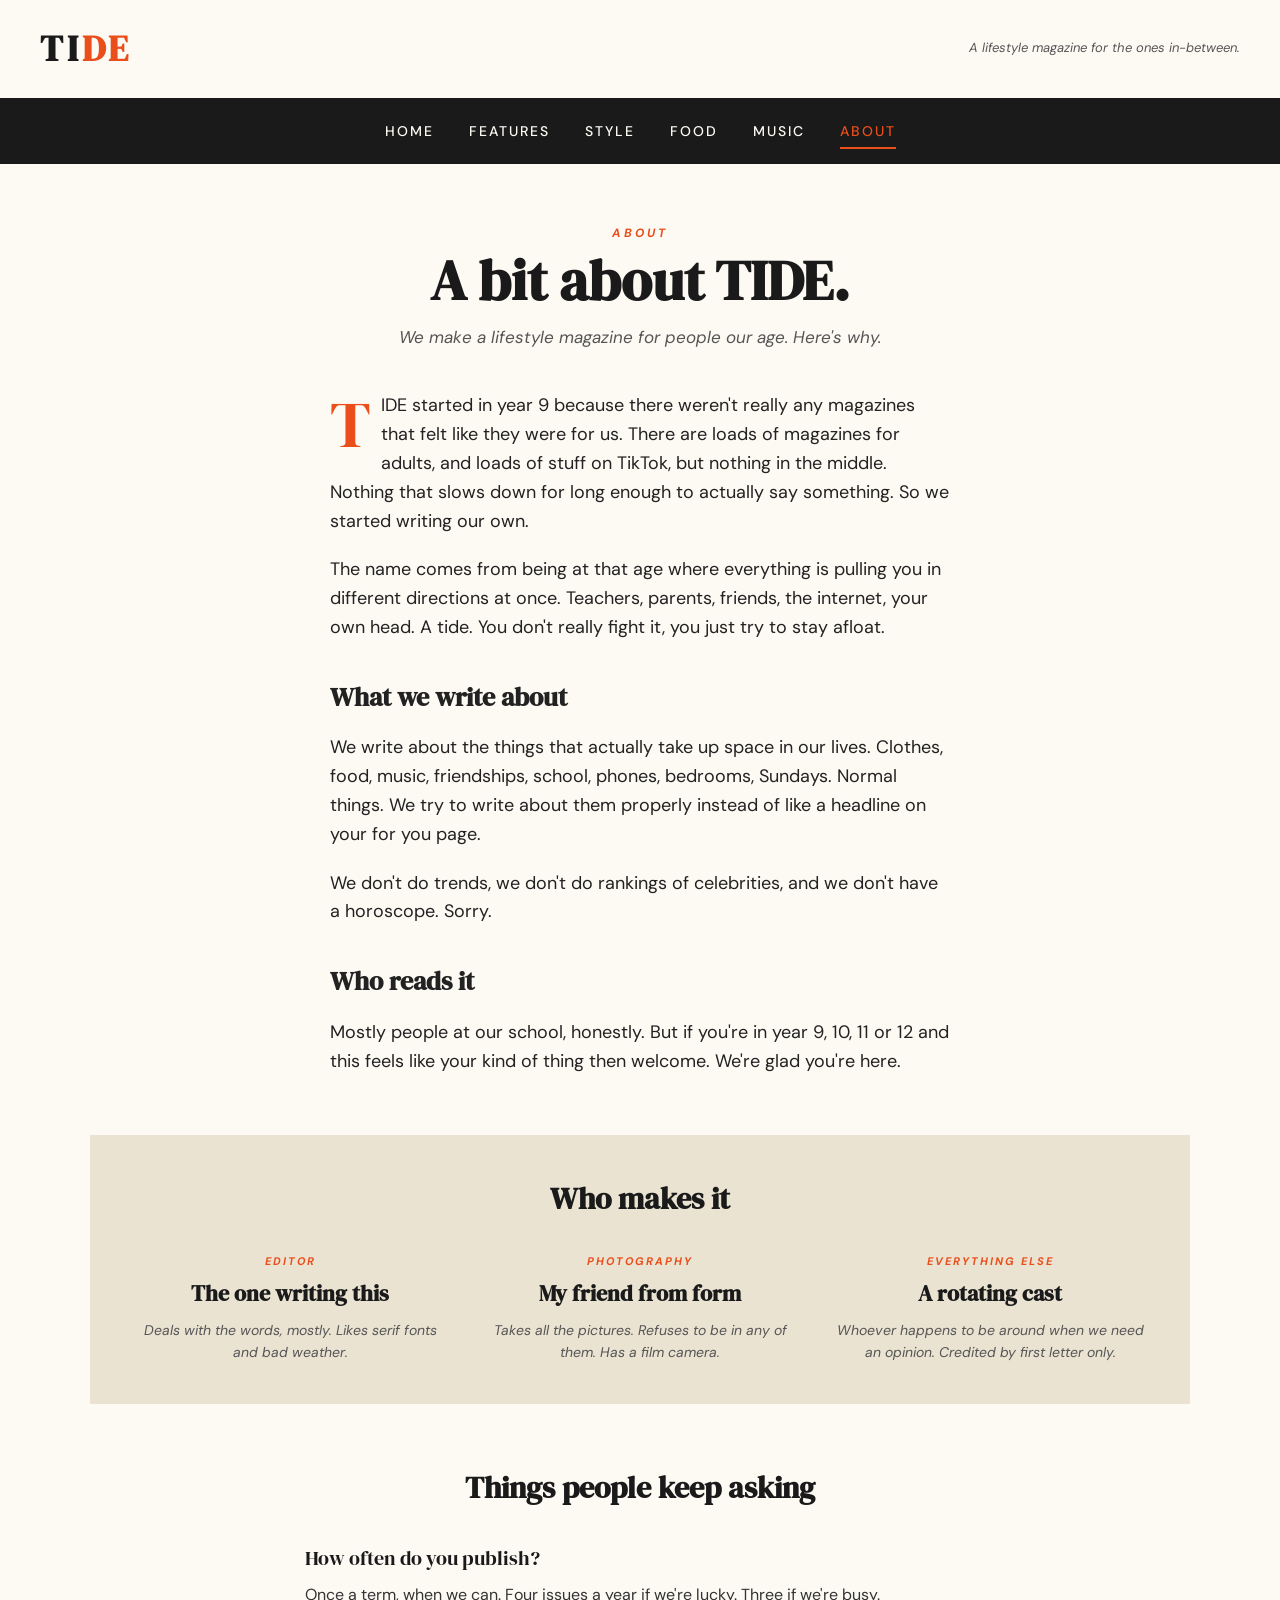
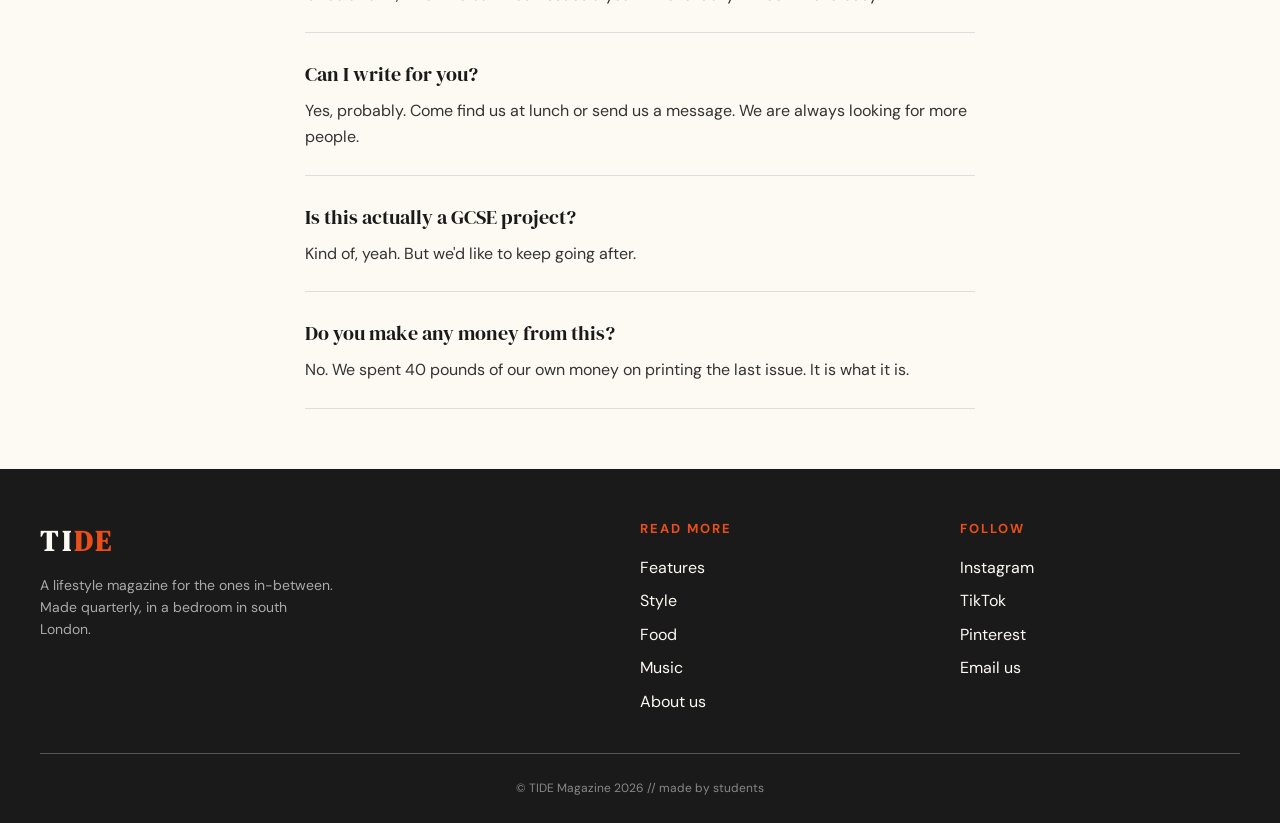
==== about.html @ 68bbef42 "Add files via upload" ====
<!DOCTYPE html>
<html lang="en">
<head>
<meta charset="UTF-8">
<title>About - TIDE Magazine</title>
<meta name="viewport" content="width=device-width, initial-scale=1.0">

<link href="https://fonts.googleapis.com/css2?family=DM+Serif+Display&family=DM+Sans:wght@400;500;700&display=swap" rel="stylesheet">

<link rel="stylesheet" href="styles.css">

</head>
<body>


<header>
    <div><h1 class="logo">TI<span>DE</span></h1></div>
    <p class="tagline">A lifestyle magazine for the ones in-between.</p>
</header>


<nav>
    <a href="index.html">Home</a>
    <a href="features.html">Features</a>
    <a href="style.html">Style</a>
    <a href="food.html">Food</a>
    <a href="music.html">Music</a>
    <a href="about.html" class="current">About</a>
</nav>


<div class="page-head">
    <p class="label">About</p>
    <h1>A bit about TIDE.</h1>
    <p>We make a lifestyle magazine for people our age. Here's why.</p>
</div>


<div class="about-text">

    <p class="first-p">TIDE started in year 9 because there weren't really any magazines that felt like they were for us. There are loads of magazines for adults, and loads of stuff on TikTok, but nothing in the middle. Nothing that slows down for long enough to actually say something. So we started writing our own.</p>

    <p>The name comes from being at that age where everything is pulling you in different directions at once. Teachers, parents, friends, the internet, your own head. A tide. You don't really fight it, you just try to stay afloat.</p>

    <h2>What we write about</h2>

    <p>We write about the things that actually take up space in our lives. Clothes, food, music, friendships, school, phones, bedrooms, Sundays. Normal things. We try to write about them properly instead of like a headline on your for you page.</p>

    <p>We don't do trends, we don't do rankings of celebrities, and we don't have a horoscope. Sorry.</p>

    <h2>Who reads it</h2>

    <p>Mostly people at our school, honestly. But if you're in year 9, 10, 11 or 12 and this feels like your kind of thing then welcome. We're glad you're here.</p>

</div>


<div class="team">
    <h2>Who makes it</h2>

    <div class="team-grid">

        <div class="team-member">
            <p class="role">Editor</p>
            <h3>The one writing this</h3>
            <p>Deals with the words, mostly. Likes serif fonts and bad weather.</p>
        </div>

        <div class="team-member">
            <p class="role">Photography</p>
            <h3>My friend from form</h3>
            <p>Takes all the pictures. Refuses to be in any of them. Has a film camera.</p>
        </div>

        <div class="team-member">
            <p class="role">Everything else</p>
            <h3>A rotating cast</h3>
            <p>Whoever happens to be around when we need an opinion. Credited by first letter only.</p>
        </div>

    </div>
</div>


<div class="faq">
    <h2>Things people keep asking</h2>

    <div class="faq-item">
        <p class="question">How often do you publish?</p>
        <p class="answer">Once a term, when we can. Four issues a year if we're lucky. Three if we're busy.</p>
    </div>

    <div class="faq-item">
        <p class="question">Can I write for you?</p>
        <p class="answer">Yes, probably. Come find us at lunch or send us a message. We are always looking for more people.</p>
    </div>

    <div class="faq-item">
        <p class="question">Is this actually a GCSE project?</p>
        <p class="answer">Kind of, yeah. But we'd like to keep going after.</p>
    </div>

    <div class="faq-item">
        <p class="question">Do you make any money from this?</p>
        <p class="answer">No. We spent 40 pounds of our own money on printing the last issue. It is what it is.</p>
    </div>

</div>


<footer>
    <div class="footer-top">
        <div class="footer-brand">
            <h1 class="logo" style="font-size: 28px;">TI<span>DE</span></h1>
            <p>A lifestyle magazine for the ones in-between. Made quarterly, in a bedroom in south London.</p>
        </div>
        <div>
            <h4>Read more</h4>
            <ul>
                <li><a href="features.html">Features</a></li>
                <li><a href="style.html">Style</a></li>
                <li><a href="food.html">Food</a></li>
                <li><a href="music.html">Music</a></li>
                <li><a href="about.html">About us</a></li>
            </ul>
        </div>
        <div>
            <h4>Follow</h4>
            <ul>
                <li><a href="#">Instagram</a></li>
                <li><a href="#">TikTok</a></li>
                <li><a href="#">Pinterest</a></li>
                <li><a href="#">Email us</a></li>
            </ul>
        </div>
    </div>
    <div class="footer-bottom">
        <p>&copy; TIDE Magazine 2026 // made by students</p>
    </div>
</footer>


</body>
</html>
---- styles.css ----
/* ==========================================
   TIDE Magazine - main stylesheet
   Media GCSE Component 3
   ========================================== */


/* basic reset so everything starts the same */

* {
    margin: 0;
    padding: 0;
    box-sizing: border-box;
}

body {
    font-family: 'DM Sans', sans-serif;
    background-color: #fdfaf4;
    color: #1a1a1a;
    line-height: 1.6;
}

a {
    color: inherit;
    text-decoration: none;
}

img {
    max-width: 100%;
    display: block;
}



/* === HEADER === */

header {
    border-bottom: 2px solid #1a1a1a;
    padding: 20px 40px;
    display: flex;
    justify-content: space-between;
    align-items: center;
    flex-wrap: wrap;
}

.logo {
    font-family: 'DM Serif Display', serif;
    font-size: 36px;
    letter-spacing: 4px;
}

.logo span {
    color: #e94e1b;
}

.tagline {
    font-size: 13px;
    color: #555;
    font-style: italic;
}



/* === NAV BAR === */

nav {
    display: flex;
    justify-content: center;
    gap: 35px;
    padding: 15px 20px;
    background-color: #1a1a1a;
    color: #fdfaf4;
    flex-wrap: wrap;
}

nav a {
    font-size: 14px;
    font-weight: 500;
    text-transform: uppercase;
    letter-spacing: 2px;
    padding: 5px 0;
    transition: color 0.2s;
}

nav a:hover {
    color: #e94e1b;
}

nav a.current {
    color: #e94e1b;
    border-bottom: 2px solid #e94e1b;
}



/* === image placeholders (until I add my real photos) === */

.placeholder {
    width: 100%;
    height: 100%;
    display: flex;
    align-items: center;
    justify-content: center;
    text-align: center;
    padding: 20px;
    background-image: linear-gradient(135deg, #eae3d2 25%, #e2d9c4 25%, #e2d9c4 50%, #eae3d2 50%, #eae3d2 75%, #e2d9c4 75%);
    background-size: 30px 30px;
    color: #555;
    font-size: 12px;
    letter-spacing: 2px;
    text-transform: uppercase;
}

.placeholder span {
    background-color: #fdfaf4;
    padding: 10px 15px;
    border: 1px solid #1a1a1a;
}



/* === HERO (homepage only) === */

.hero {
    max-width: 1200px;
    margin: 50px auto;
    padding: 0 40px;
    display: grid;
    grid-template-columns: 1fr 1fr;
    gap: 50px;
    align-items: center;
}

@media (max-width: 800px) {
    .hero {
        grid-template-columns: 1fr;
        gap: 25px;
    }
}

.hero-image {
    width: 100%;
    aspect-ratio: 4 / 5;
    background-color: #eae3d2;
    position: relative;
    overflow: hidden;
}

.hero-text .label {
    font-size: 12px;
    text-transform: uppercase;
    letter-spacing: 3px;
    color: #e94e1b;
    font-weight: 700;
    margin-bottom: 15px;
}

.hero-text h1 {
    font-family: 'DM Serif Display', serif;
    font-size: 56px;
    line-height: 1.1;
    margin-bottom: 20px;
}

@media (max-width: 800px) {
    .hero-text h1 {
        font-size: 38px;
    }
}

.hero-text p {
    font-size: 17px;
    color: #333;
    margin-bottom: 25px;
    max-width: 500px;
}

.read-btn {
    display: inline-block;
    background-color: #e94e1b;
    color: white;
    padding: 14px 28px;
    font-size: 13px;
    letter-spacing: 2px;
    text-transform: uppercase;
    font-weight: 500;
    transition: background-color 0.2s;
}

.read-btn:hover {
    background-color: #c23d0f;
}



/* === section title bars === */

.section-title {
    max-width: 1200px;
    margin: 60px auto 30px;
    padding: 0 40px 10px;
    display: flex;
    justify-content: space-between;
    align-items: baseline;
    border-bottom: 1px solid #1a1a1a;
}

.section-title h2 {
    font-family: 'DM Serif Display', serif;
    font-size: 28px;
}

.section-title span {
    font-size: 12px;
    text-transform: uppercase;
    letter-spacing: 2px;
    color: #555;
}



/* === article grid on homepage === */

.article-grid {
    max-width: 1200px;
    margin: 0 auto 60px;
    padding: 0 40px;
    display: grid;
    grid-template-columns: repeat(3, 1fr);
    gap: 30px;
}

@media (max-width: 800px) {
    .article-grid {
        grid-template-columns: 1fr;
    }
}

.article-card {
    display: block;
}

.article-card .card-image {
    width: 100%;
    aspect-ratio: 1 / 1;
    background-color: #eae3d2;
    margin-bottom: 12px;
    overflow: hidden;
}

.article-card .card-label {
    font-size: 11px;
    text-transform: uppercase;
    letter-spacing: 2px;
    color: #e94e1b;
    font-weight: 700;
    margin-bottom: 5px;
}

.article-card h3 {
    font-family: 'DM Serif Display', serif;
    font-size: 22px;
    line-height: 1.2;
    margin-bottom: 8px;
}

.article-card p {
    font-size: 15px;
    color: #555;
}



/* === quote boxes === */

.quote-box {
    max-width: 900px;
    margin: 60px auto;
    padding: 50px 40px;
    text-align: center;
    border-top: 2px solid #1a1a1a;
    border-bottom: 2px solid #1a1a1a;
}

.quote-box p {
    font-family: 'DM Serif Display', serif;
    font-size: 28px;
    line-height: 1.3;
    color: #1a1a1a;
    margin-bottom: 15px;
}

@media (max-width: 800px) {
    .quote-box p {
        font-size: 22px;
    }
}

.quote-box .quote-author {
    font-size: 13px;
    letter-spacing: 2px;
    text-transform: uppercase;
    color: #555;
}



/* === article/feature page === */

.article-top {
    max-width: 800px;
    margin: 60px auto 30px;
    padding: 0 40px;
    text-align: center;
}

.article-top .label {
    font-size: 12px;
    text-transform: uppercase;
    letter-spacing: 3px;
    color: #e94e1b;
    font-weight: 700;
    margin-bottom: 15px;
}

.article-top h1 {
    font-family: 'DM Serif Display', serif;
    font-size: 52px;
    line-height: 1.1;
    margin-bottom: 20px;
}

@media (max-width: 800px) {
    .article-top h1 {
        font-size: 34px;
    }
}

.article-top .sub {
    font-size: 19px;
    color: #555;
    font-style: italic;
}

.article-top .byline {
    margin-top: 25px;
    font-size: 13px;
    letter-spacing: 2px;
    text-transform: uppercase;
    color: #555;
}


.big-image {
    max-width: 1100px;
    margin: 40px auto;
    padding: 0 40px;
}

.big-image .image-box {
    width: 100%;
    aspect-ratio: 16 / 9;
    background-color: #eae3d2;
}

.big-image .caption {
    font-size: 13px;
    color: #555;
    font-style: italic;
    margin-top: 10px;
    text-align: center;
}


.article {
    max-width: 700px;
    margin: 0 auto;
    padding: 0 40px;
    font-size: 18px;
    color: #222;
}

.article p {
    margin-bottom: 20px;
}

/* drop cap - makes the first letter big like in magazines */
.article p.first-p::first-letter {
    font-family: 'DM Serif Display', serif;
    font-size: 65px;
    float: left;
    line-height: 0.8;
    padding: 8px 10px 0 0;
    color: #e94e1b;
}

.article h2 {
    font-family: 'DM Serif Display', serif;
    font-size: 26px;
    margin: 35px 0 15px;
}

.article blockquote {
    border-left: 4px solid #e94e1b;
    padding: 10px 0 10px 25px;
    margin: 30px 0;
    font-family: 'DM Serif Display', serif;
    font-size: 22px;
    line-height: 1.3;
    color: #1a1a1a;
}



/* === audio box on features page === */

.audio-box {
    max-width: 700px;
    margin: 40px auto;
    padding: 25px;
    background-color: #eae3d2;
    border: 2px solid #1a1a1a;
}

.audio-box .audio-label {
    font-size: 12px;
    text-transform: uppercase;
    letter-spacing: 2px;
    color: #e94e1b;
    font-weight: 700;
    margin-bottom: 8px;
}

.audio-box h3 {
    font-family: 'DM Serif Display', serif;
    font-size: 22px;
    margin-bottom: 5px;
}

.audio-box .audio-meta {
    font-size: 13px;
    color: #555;
    margin-bottom: 15px;
}

.audio-box audio {
    width: 100%;
}

.audio-note {
    font-size: 12px;
    color: #555;
    margin-top: 10px;
    padding: 8px;
    background-color: #fdfaf4;
    border: 1px dashed #999;
    text-align: center;
}



/* second image on feature page */

.second-image {
    max-width: 900px;
    margin: 40px auto;
    padding: 0 40px;
}

.second-image .image-box {
    width: 100%;
    aspect-ratio: 3 / 2;
    background-color: #eae3d2;
}



/* back to home link */

.back-link {
    text-align: center;
    margin: 50px auto 20px;
    padding: 0 40px;
}

.back-link a {
    font-size: 13px;
    text-transform: uppercase;
    letter-spacing: 2px;
    color: #555;
    border-bottom: 1px solid #555;
    padding-bottom: 3px;
}

.back-link a:hover {
    color: #e94e1b;
    border-color: #e94e1b;
}



/* === other pages: page heading === */

.page-head {
    max-width: 1000px;
    margin: 60px auto 30px;
    padding: 0 40px;
    text-align: center;
}

.page-head .label {
    font-size: 12px;
    text-transform: uppercase;
    letter-spacing: 3px;
    color: #e94e1b;
    font-weight: 700;
    margin-bottom: 10px;
}

.page-head h1 {
    font-family: 'DM Serif Display', serif;
    font-size: 56px;
    line-height: 1;
    margin-bottom: 15px;
}

.page-head p {
    font-size: 17px;
    color: #555;
    font-style: italic;
    max-width: 600px;
    margin: 0 auto;
}



/* === STYLE PAGE content === */

.content-grid {
    max-width: 1100px;
    margin: 50px auto;
    padding: 0 40px;
    display: grid;
    grid-template-columns: 1fr 1fr;
    gap: 50px;
}

@media (max-width: 800px) {
    .content-grid {
        grid-template-columns: 1fr;
        gap: 25px;
    }
}

.content-grid .image-box {
    width: 100%;
    aspect-ratio: 4 / 5;
    background-color: #eae3d2;
}

.content-grid .text-col h2 {
    font-family: 'DM Serif Display', serif;
    font-size: 34px;
    line-height: 1.1;
    margin-bottom: 15px;
}

.content-grid .text-col p {
    font-size: 17px;
    margin-bottom: 15px;
    color: #333;
}

.content-grid .text-col p.first-p::first-letter {
    font-family: 'DM Serif Display', serif;
    font-size: 55px;
    float: left;
    line-height: 0.8;
    padding: 6px 10px 0 0;
    color: #e94e1b;
}


.tips {
    max-width: 800px;
    margin: 60px auto;
    padding: 40px;
    background-color: #eae3d2;
    border-top: 2px solid #1a1a1a;
    border-bottom: 2px solid #1a1a1a;
}

.tips h3 {
    font-family: 'DM Serif Display', serif;
    font-size: 28px;
    margin-bottom: 20px;
    text-align: center;
}

.tips ol {
    padding-left: 20px;
    font-size: 17px;
}

.tips li {
    margin-bottom: 12px;
    padding-left: 10px;
}

.tips li::marker {
    color: #e94e1b;
    font-weight: 700;
}



/* === FOOD PAGE rankings === */

.intro-text {
    max-width: 700px;
    margin: 40px auto;
    padding: 0 40px;
    font-size: 18px;
    color: #222;
}

.intro-text p {
    margin-bottom: 18px;
}

.intro-text p.first-p::first-letter {
    font-family: 'DM Serif Display', serif;
    font-size: 60px;
    float: left;
    line-height: 0.8;
    padding: 8px 10px 0 0;
    color: #e94e1b;
}


.rankings {
    max-width: 900px;
    margin: 50px auto;
    padding: 0 40px;
}

.ranking-item {
    display: grid;
    grid-template-columns: 80px 1fr;
    gap: 20px;
    align-items: start;
    padding: 25px 0;
    border-bottom: 1px solid #ddd;
}

.ranking-item .rank-num {
    font-family: 'DM Serif Display', serif;
    font-size: 60px;
    color: #e94e1b;
    line-height: 1;
}

.ranking-item h3 {
    font-family: 'DM Serif Display', serif;
    font-size: 26px;
    margin-bottom: 5px;
}

.ranking-item .score {
    font-size: 13px;
    color: #555;
    margin-bottom: 10px;
    letter-spacing: 1px;
}

.ranking-item p {
    font-size: 16px;
    color: #333;
}



/* === MUSIC PAGE playlist === */

.playlist {
    max-width: 900px;
    margin: 50px auto;
    padding: 0 40px;
}

.playlist-head {
    display: grid;
    grid-template-columns: 50px 1fr 1fr 60px;
    gap: 20px;
    padding: 10px 0;
    border-bottom: 2px solid #1a1a1a;
    font-size: 11px;
    letter-spacing: 2px;
    text-transform: uppercase;
    color: #555;
    font-weight: 700;
}

.playlist-row {
    display: grid;
    grid-template-columns: 50px 1fr 1fr 60px;
    gap: 20px;
    padding: 18px 0;
    border-bottom: 1px solid #ddd;
    align-items: center;
}

.playlist-row .track-num {
    font-family: 'DM Serif Display', serif;
    font-size: 22px;
    color: #e94e1b;
}

.playlist-row .track-name {
    font-family: 'DM Serif Display', serif;
    font-size: 19px;
}

.playlist-row .picked-by {
    font-size: 14px;
    color: #555;
    font-style: italic;
}

.playlist-row .track-time {
    font-size: 14px;
    color: #555;
    text-align: right;
    font-variant-numeric: tabular-nums;
}

@media (max-width: 650px) {
    .playlist-head {
        display: none;
    }
    .playlist-row {
        grid-template-columns: 40px 1fr 50px;
    }
    .playlist-row .picked-by {
        grid-column: 2;
    }
}


.end-note {
    max-width: 700px;
    margin: 40px auto;
    padding: 30px 40px;
    text-align: center;
    border-top: 1px solid #1a1a1a;
    border-bottom: 1px solid #1a1a1a;
}

.end-note p {
    font-family: 'DM Serif Display', serif;
    font-size: 22px;
    color: #1a1a1a;
    line-height: 1.4;
}



/* === ABOUT PAGE === */

.about-text {
    max-width: 700px;
    margin: 40px auto;
    padding: 0 40px;
    font-size: 18px;
    color: #222;
}

.about-text p {
    margin-bottom: 20px;
}

.about-text p.first-p::first-letter {
    font-family: 'DM Serif Display', serif;
    font-size: 65px;
    float: left;
    line-height: 0.8;
    padding: 8px 10px 0 0;
    color: #e94e1b;
}

.about-text h2 {
    font-family: 'DM Serif Display', serif;
    font-size: 26px;
    margin: 35px 0 15px;
}


.team {
    max-width: 1100px;
    margin: 60px auto;
    padding: 40px;
    background-color: #eae3d2;
}

.team h2 {
    font-family: 'DM Serif Display', serif;
    font-size: 30px;
    text-align: center;
    margin-bottom: 30px;
}

.team-grid {
    display: grid;
    grid-template-columns: repeat(3, 1fr);
    gap: 30px;
}

@media (max-width: 700px) {
    .team-grid {
        grid-template-columns: 1fr;
    }
}

.team-member {
    text-align: center;
}

.team-member .role {
    font-size: 11px;
    text-transform: uppercase;
    letter-spacing: 2px;
    color: #e94e1b;
    font-weight: 700;
    margin-bottom: 5px;
}

.team-member h3 {
    font-family: 'DM Serif Display', serif;
    font-size: 22px;
    margin-bottom: 8px;
}

.team-member p {
    font-size: 14px;
    color: #555;
    font-style: italic;
}


.faq {
    max-width: 750px;
    margin: 60px auto;
    padding: 0 40px;
}

.faq h2 {
    font-family: 'DM Serif Display', serif;
    font-size: 30px;
    text-align: center;
    margin-bottom: 30px;
}

.faq-item {
    margin-bottom: 25px;
    padding-bottom: 25px;
    border-bottom: 1px solid #ddd;
}

.faq-item .question {
    font-family: 'DM Serif Display', serif;
    font-size: 20px;
    margin-bottom: 8px;
    color: #1a1a1a;
}

.faq-item .answer {
    font-size: 16px;
    color: #333;
}



/* === FOOTER === */

footer {
    background-color: #1a1a1a;
    color: #fdfaf4;
    padding: 50px 40px 25px;
    margin-top: 60px;
}

.footer-top {
    max-width: 1200px;
    margin: 0 auto;
    display: grid;
    grid-template-columns: 2fr 1fr 1fr;
    gap: 40px;
    padding-bottom: 30px;
    border-bottom: 1px solid #555;
}

@media (max-width: 700px) {
    .footer-top {
        grid-template-columns: 1fr;
    }
}

.footer-top h4 {
    font-size: 13px;
    letter-spacing: 2px;
    text-transform: uppercase;
    margin-bottom: 15px;
    color: #e94e1b;
}

.footer-top ul {
    list-style: none;
}

.footer-top li {
    margin-bottom: 8px;
}

.footer-top a:hover {
    color: #e94e1b;
}

.footer-brand p {
    font-size: 14px;
    color: #aaa;
    margin-top: 10px;
    max-width: 300px;
}

.footer-bottom {
    max-width: 1200px;
    margin: 25px auto 0;
    font-size: 12px;
    color: #888;
    text-align: center;
}
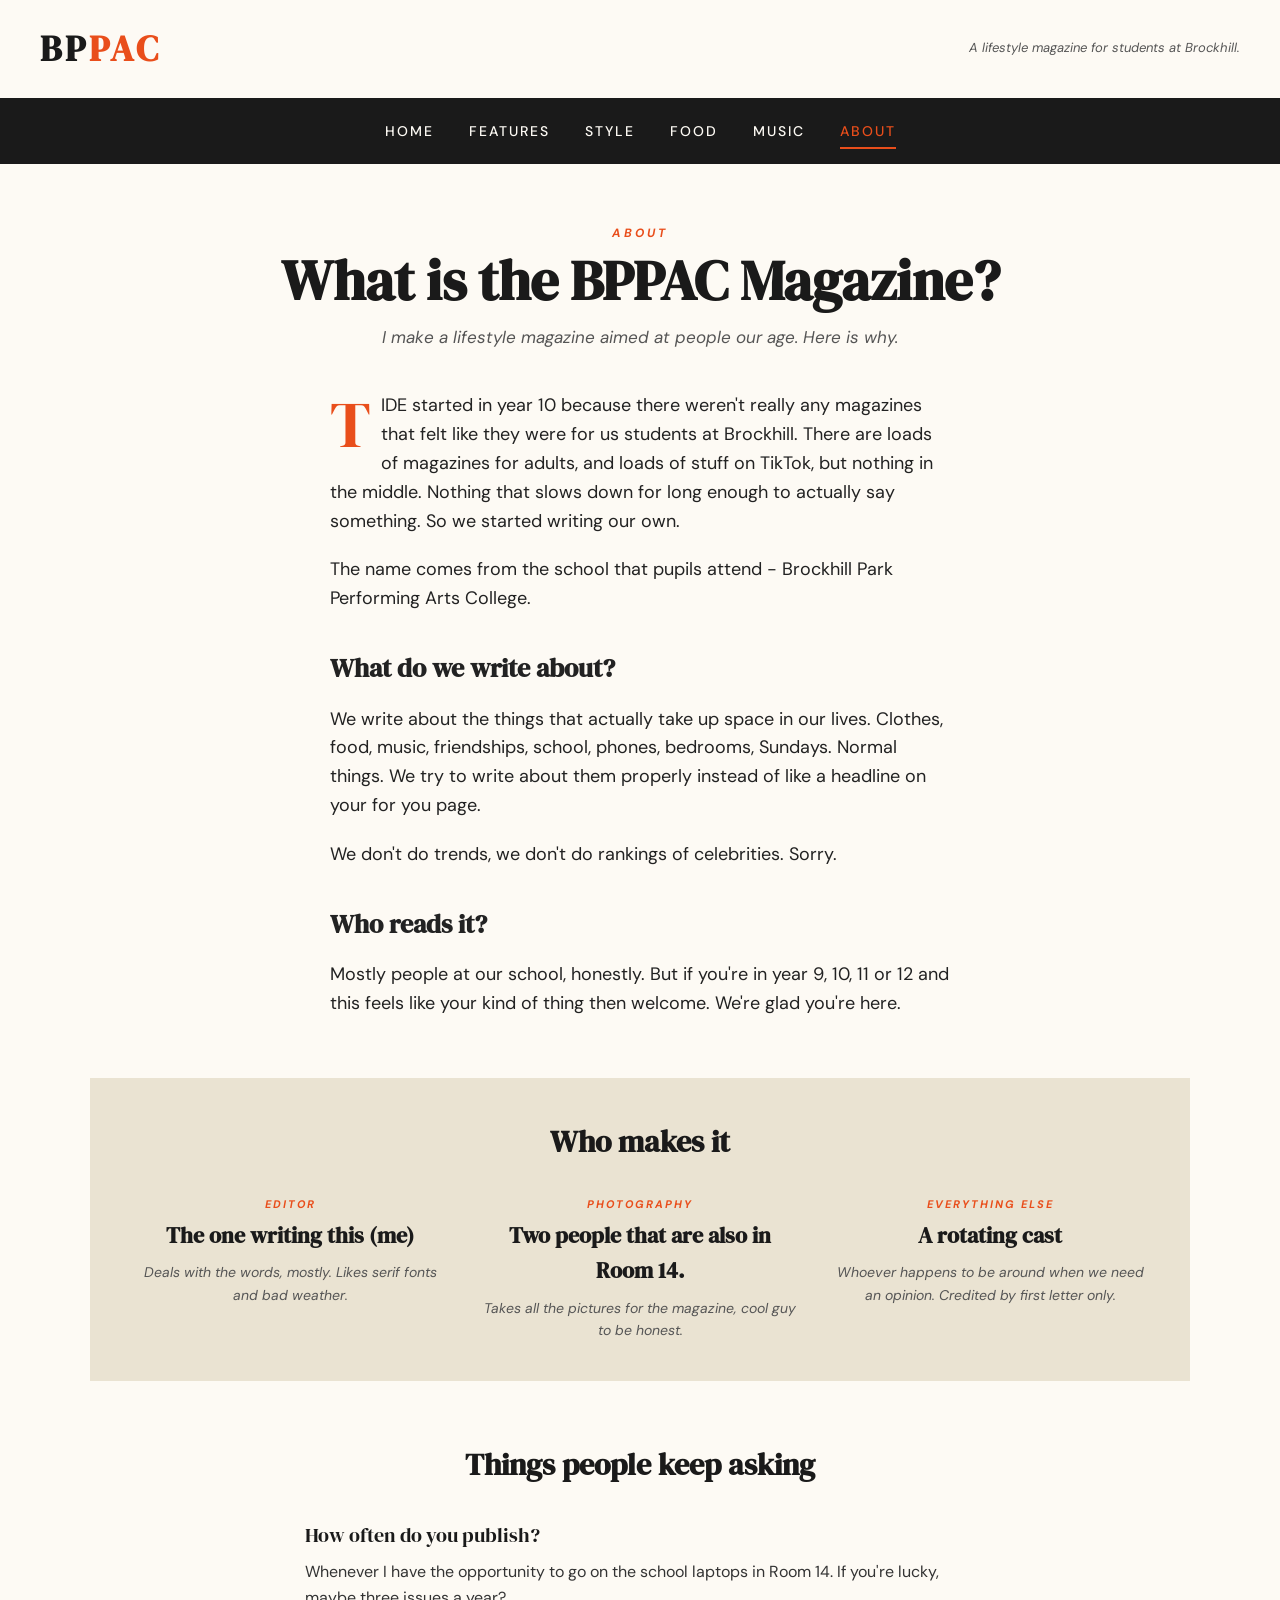
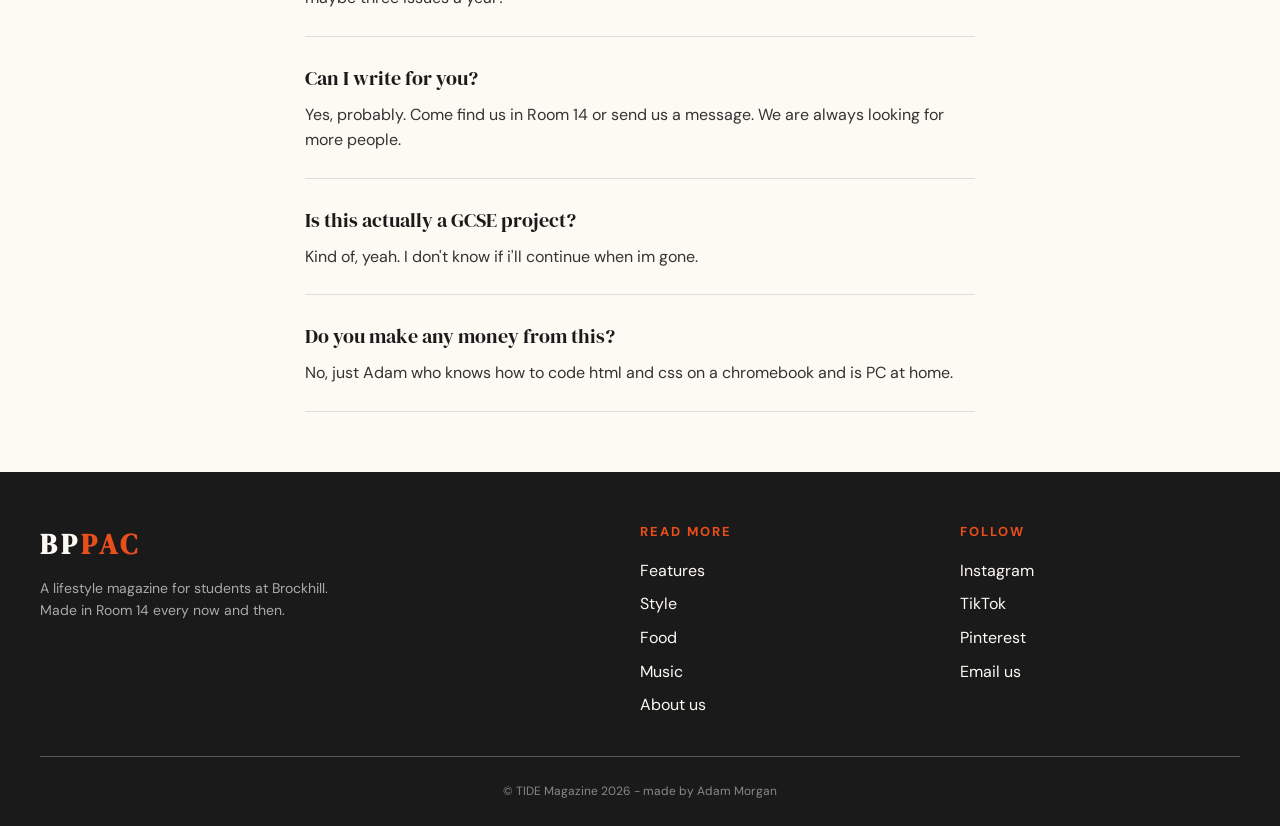
==== commit 5533d749: "06.05.2026 - Update #1 Changed text on about to fit the theme on every other file in the repository." ====
--- a/about.html
+++ b/about.html
@@ -2,7 +2,7 @@
 <html lang="en">
 <head>
 <meta charset="UTF-8">
-<title>About - TIDE Magazine</title>
+<title>About - BPPAC Magazine</title>
 <meta name="viewport" content="width=device-width, initial-scale=1.0">
 
 <link href="https://fonts.googleapis.com/css2?family=DM+Serif+Display&family=DM+Sans:wght@400;500;700&display=swap" rel="stylesheet">
@@ -14,8 +14,8 @@
 
 
 <header>
-    <div><h1 class="logo">TI<span>DE</span></h1></div>
-    <p class="tagline">A lifestyle magazine for the ones in-between.</p>
+    <div><h1 class="logo">BP<span>PAC</span></h1></div>
+    <p class="tagline">A lifestyle magazine for students at Brockhill.</p>
 </header>
 
 
@@ -31,24 +31,24 @@
 
 <div class="page-head">
     <p class="label">About</p>
-    <h1>A bit about TIDE.</h1>
-    <p>We make a lifestyle magazine for people our age. Here's why.</p>
+    <h1>What is the BPPAC Magazine?</h1>
+    <p>I make a lifestyle magazine aimed at people our age. Here is why.</p>
 </div>
 
 
 <div class="about-text">
 
-    <p class="first-p">TIDE started in year 9 because there weren't really any magazines that felt like they were for us. There are loads of magazines for adults, and loads of stuff on TikTok, but nothing in the middle. Nothing that slows down for long enough to actually say something. So we started writing our own.</p>
+    <p class="first-p">TIDE started in year 10 because there weren't really any magazines that felt like they were for us students at Brockhill. There are loads of magazines for adults, and loads of stuff on TikTok, but nothing in the middle. Nothing that slows down for long enough to actually say something. So we started writing our own.</p>
 
-    <p>The name comes from being at that age where everything is pulling you in different directions at once. Teachers, parents, friends, the internet, your own head. A tide. You don't really fight it, you just try to stay afloat.</p>
+    <p>The name comes from the school that pupils attend - Brockhill Park Performing Arts College.</p>
 
-    <h2>What we write about</h2>
+    <h2>What do we write about?</h2>
 
     <p>We write about the things that actually take up space in our lives. Clothes, food, music, friendships, school, phones, bedrooms, Sundays. Normal things. We try to write about them properly instead of like a headline on your for you page.</p>
+    
+    <p>We don't do trends, we don't do rankings of celebrities. Sorry.</p>
 
-    <p>We don't do trends, we don't do rankings of celebrities, and we don't have a horoscope. Sorry.</p>
-
-    <h2>Who reads it</h2>
+    <h2>Who reads it?</h2>
 
     <p>Mostly people at our school, honestly. But if you're in year 9, 10, 11 or 12 and this feels like your kind of thing then welcome. We're glad you're here.</p>
 
@@ -62,14 +62,14 @@
 
         <div class="team-member">
             <p class="role">Editor</p>
-            <h3>The one writing this</h3>
+            <h3>The one writing this (me)</h3>
             <p>Deals with the words, mostly. Likes serif fonts and bad weather.</p>
         </div>
 
         <div class="team-member">
             <p class="role">Photography</p>
-            <h3>My friend from form</h3>
-            <p>Takes all the pictures. Refuses to be in any of them. Has a film camera.</p>
+            <h3>Two people that are also in Room 14.</h3>
+            <p>Takes all the pictures for the magazine, cool guy to be honest.</p>
         </div>
 
         <div class="team-member">
@@ -87,22 +87,22 @@
 
     <div class="faq-item">
         <p class="question">How often do you publish?</p>
-        <p class="answer">Once a term, when we can. Four issues a year if we're lucky. Three if we're busy.</p>
+        <p class="answer">Whenever I have the opportunity to go on the school laptops in Room 14. If you're lucky, maybe three issues a year?</p>
     </div>
 
     <div class="faq-item">
         <p class="question">Can I write for you?</p>
-        <p class="answer">Yes, probably. Come find us at lunch or send us a message. We are always looking for more people.</p>
+        <p class="answer">Yes, probably. Come find us in Room 14 or send us a message. We are always looking for more people.</p>
     </div>
 
     <div class="faq-item">
         <p class="question">Is this actually a GCSE project?</p>
-        <p class="answer">Kind of, yeah. But we'd like to keep going after.</p>
+        <p class="answer">Kind of, yeah. I don't know if i'll continue when im gone.</p>
     </div>
 
     <div class="faq-item">
         <p class="question">Do you make any money from this?</p>
-        <p class="answer">No. We spent 40 pounds of our own money on printing the last issue. It is what it is.</p>
+        <p class="answer">No, just Adam who knows how to code html and css on a chromebook and is PC at home.</p>
     </div>
 
 </div>
@@ -111,8 +111,8 @@
 <footer>
     <div class="footer-top">
         <div class="footer-brand">
-            <h1 class="logo" style="font-size: 28px;">TI<span>DE</span></h1>
-            <p>A lifestyle magazine for the ones in-between. Made quarterly, in a bedroom in south London.</p>
+            <h1 class="logo" style="font-size: 28px;">BP<span>PAC</span></h1>
+            <p>A lifestyle magazine for students at Brockhill. Made in Room 14 every now and then.</p>
         </div>
         <div>
             <h4>Read more</h4>
@@ -135,10 +135,10 @@
         </div>
     </div>
     <div class="footer-bottom">
-        <p>&copy; TIDE Magazine 2026 // made by students</p>
+        <p>&copy; TIDE Magazine 2026 - made by Adam Morgan</p>
     </div>
 </footer>
 
 
 </body>
-</html>+</html>
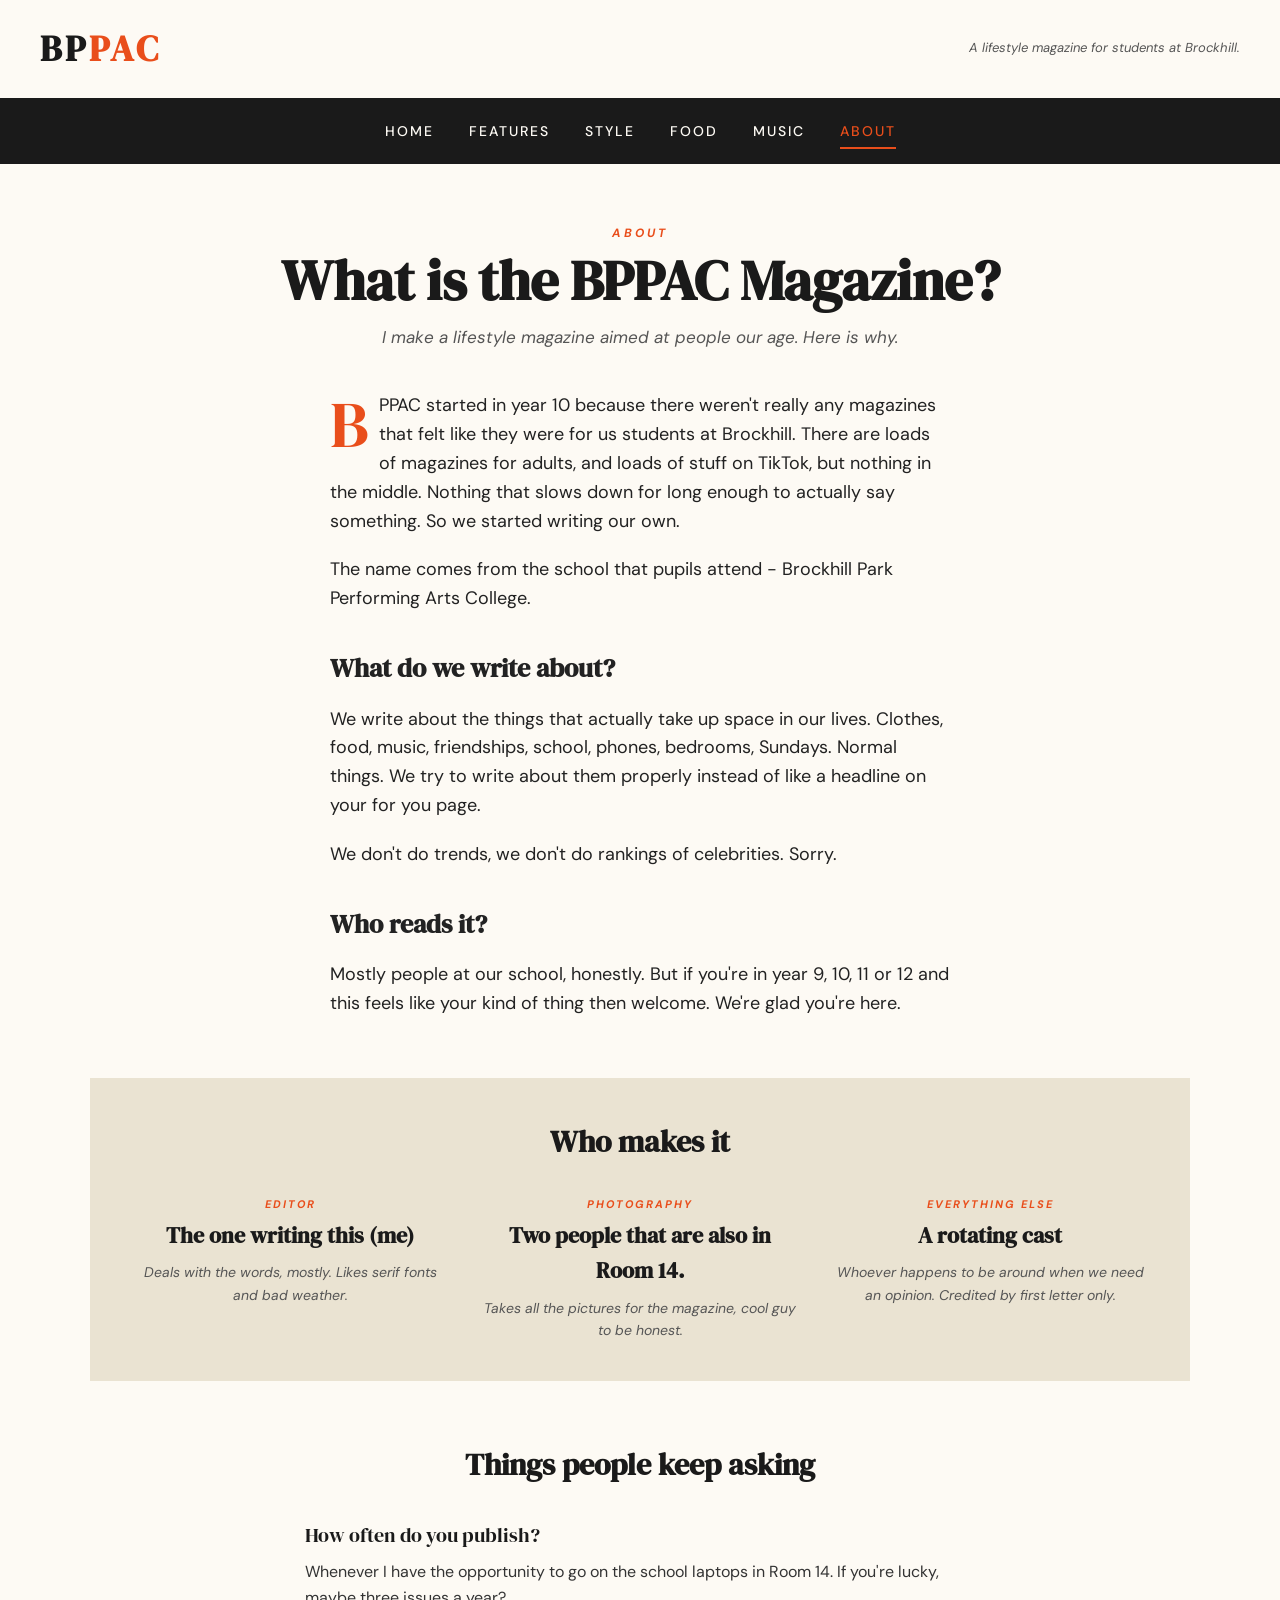
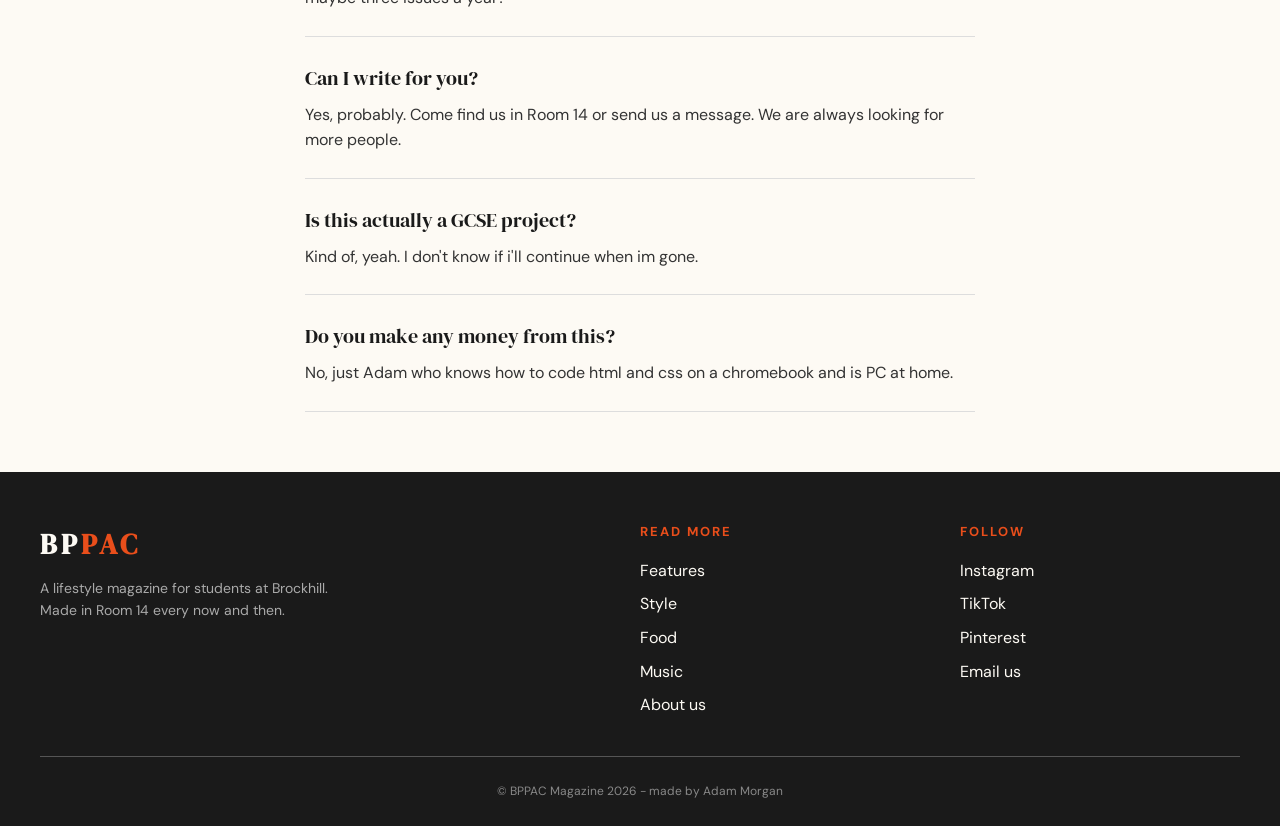
==== commit 48341271: "Update #1 - 03.06.26 Minor changes to errors in about.html" ====
--- a/about.html
+++ b/about.html
@@ -38,7 +38,7 @@
 
 <div class="about-text">
 
-    <p class="first-p">TIDE started in year 10 because there weren't really any magazines that felt like they were for us students at Brockhill. There are loads of magazines for adults, and loads of stuff on TikTok, but nothing in the middle. Nothing that slows down for long enough to actually say something. So we started writing our own.</p>
+    <p class="first-p">BPPAC started in year 10 because there weren't really any magazines that felt like they were for us students at Brockhill. There are loads of magazines for adults, and loads of stuff on TikTok, but nothing in the middle. Nothing that slows down for long enough to actually say something. So we started writing our own.</p>
 
     <p>The name comes from the school that pupils attend - Brockhill Park Performing Arts College.</p>
 
@@ -135,7 +135,7 @@
         </div>
     </div>
     <div class="footer-bottom">
-        <p>&copy; TIDE Magazine 2026 - made by Adam Morgan</p>
+        <p>&copy; BPPAC Magazine 2026 - made by Adam Morgan</p>
     </div>
 </footer>
 
